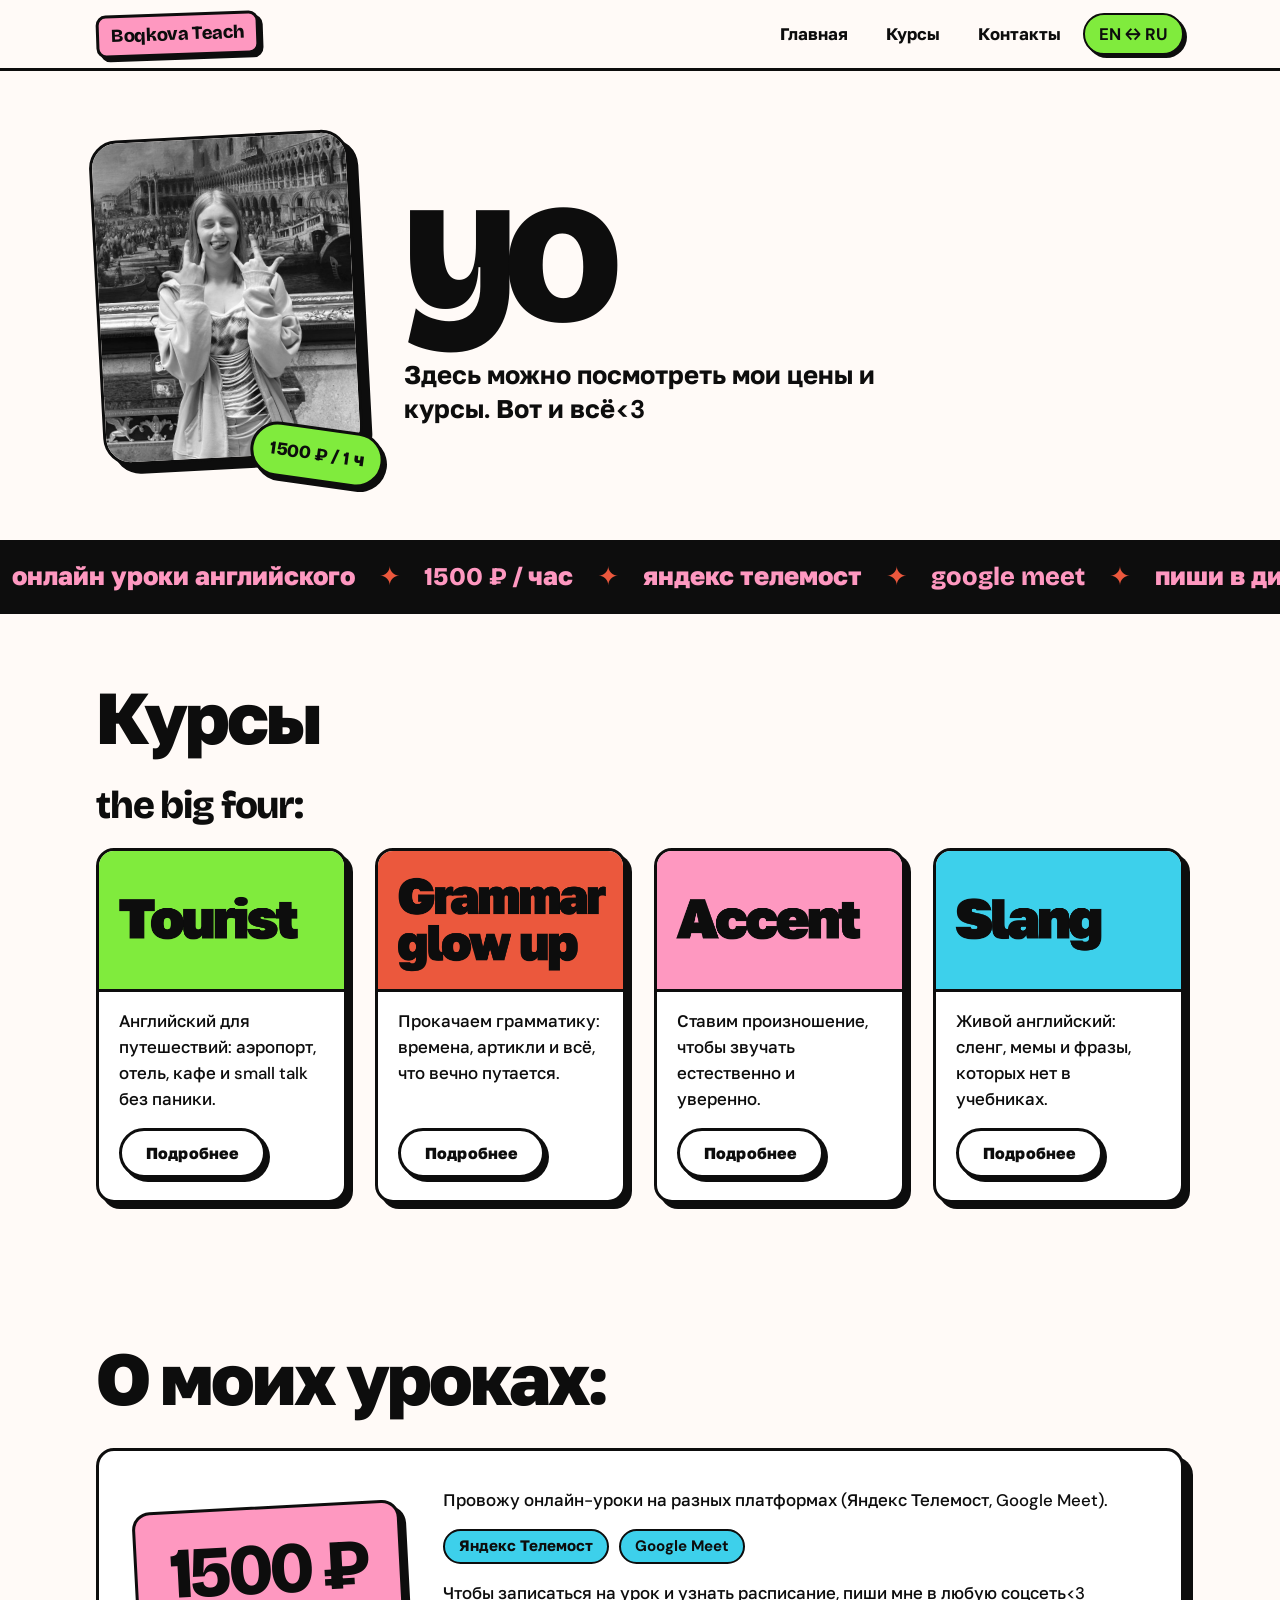
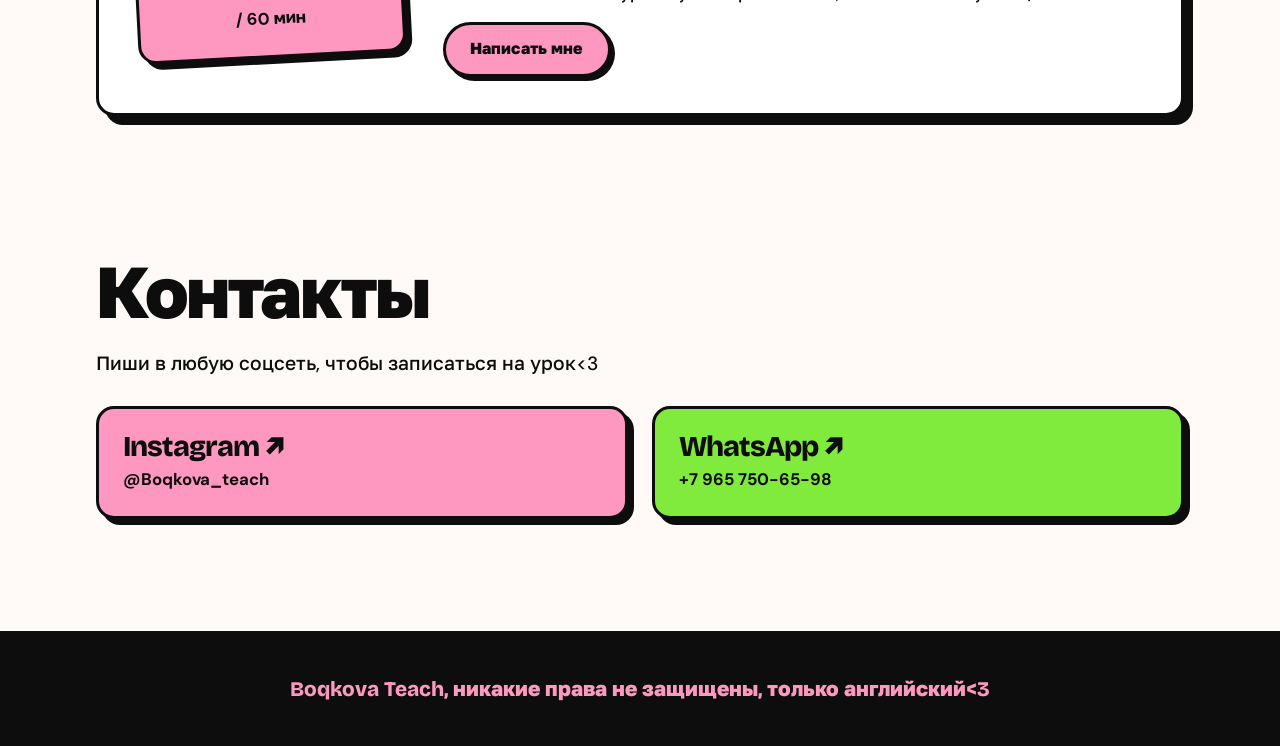
==== learn-english.html @ 17ee6c56 "Added more content, and russian version of the website" ====
<!DOCTYPE html>
<html lang="ru">
<head>
    <meta charset="UTF-8">
    <meta name="viewport" content="width=device-width, initial-scale=1.0">
    <meta name="description" content="Онлайн-уроки английского с Boqkova Teach.">
    <title>Boqkova Teach · английский</title>
    <link rel="preconnect" href="https://fonts.googleapis.com">
    <link rel="preconnect" href="https://fonts.gstatic.com" crossorigin>
    <link rel="stylesheet" href="https://fonts.googleapis.com/css2?family=Bricolage+Grotesque:opsz,wght@12..96,700..800&family=Golos+Text:wght@400..900&family=DM+Sans:wght@400;500;600;700&display=swap">
    <link rel="stylesheet" href="css/styles.css">

    <!-- The only line that differs from learn-russian.html: which content file to load. -->
    <script defer src="js/data/english-site.js"></script>

    <!--
        Shared code. Scripts load in this order on purpose: utils -> models -> components -> app.
        A class must be loaded before any class that extends or uses it.
    -->
    <script defer src="js/utils/Template.js"></script>

    <script defer src="js/models/Price.js"></script>
    <script defer src="js/models/Duration.js"></script>
    <script defer src="js/models/Offering.js"></script>
    <script defer src="js/models/Pack.js"></script>
    <script defer src="js/models/Course.js"></script>
    <script defer src="js/models/LessonInfo.js"></script>
    <script defer src="js/models/SocialLink.js"></script>

    <script defer src="js/components/Component.js"></script>
    <script defer src="js/components/Section.js"></script>
    <script defer src="js/components/Header.js"></script>
    <script defer src="js/components/HeroSection.js"></script>
    <script defer src="js/components/Marquee.js"></script>
    <script defer src="js/components/PackCard.js"></script>
    <script defer src="js/components/PackDetail.js"></script>
    <script defer src="js/components/CourseCard.js"></script>
    <script defer src="js/components/CourseSection.js"></script>
    <script defer src="js/components/LessonSection.js"></script>
    <script defer src="js/components/ContactSection.js"></script>
    <script defer src="js/components/Footer.js"></script>
    <script defer src="js/components/Modal.js"></script>

    <script defer src="js/App.js"></script>
    <script defer src="js/main.js"></script>
</head>
<body>
    <div id="app"></div>
    <noscript>Включите JavaScript, чтобы открыть сайт.</noscript>
</body>
</html>
---- css/styles.css ----
/* ---------- Theme ---------- */
:root {
  --bg: #fffaf7;
  --surface: #ffffff;
  --ink: #0d0d0d;
  --muted: #4d4a4b;
  --pink: #fe98c0;
  --green: #80eb3d;
  --blue: #3dd0eb;
  --red: #eb583d;

  --border: 3px solid var(--ink);
  --radius: 18px;
  --shadow: 6px 6px 0 var(--ink);
  --shadow-sm: 4px 4px 0 var(--ink);
  --shadow-lg: 9px 9px 0 var(--ink);

  /* Bricolage has no Cyrillic, so any Russian text in headings falls back to Golos Text (also used in the pack images). */
  --font-display: "Bricolage Grotesque", "Golos Text", "Arial Black", system-ui, sans-serif;
  --font-body: "DM Sans", "Golos Text", system-ui, -apple-system, "Segoe UI", sans-serif;
  --max-width: 1120px;
  color-scheme: light;
}

/* ---------- Base ---------- */
*,
*::before,
*::after {
  box-sizing: border-box;
}

html {
  scroll-behavior: smooth;
  scroll-padding-top: 84px;
}

body {
  margin: 0;
  background: var(--bg);
  color: var(--ink);
  font-family: var(--font-body);
  font-size: 1.05rem;
  line-height: 1.55;
  -webkit-font-smoothing: antialiased;
}

img {
  max-width: 100%;
}

a {
  color: inherit;
}

::selection {
  background: var(--pink);
  color: var(--ink);
}

.container {
  max-width: var(--max-width);
  margin: 0 auto;
  padding: 0 16px;
}

.muted {
  color: var(--muted);
}

/* ---------- Buttons ---------- */
.btn {
  display: inline-block;
  padding: 12px 24px;
  border: var(--border);
  border-radius: 999px;
  background: var(--pink);
  color: var(--ink);
  font-family: var(--font-display);
  font-size: 1rem;
  font-weight: 800;
  letter-spacing: 0.01em;
  text-decoration: none;
  cursor: pointer;
  box-shadow: var(--shadow-sm);
  transition: transform 0.12s ease, box-shadow 0.12s ease;
}

.btn:hover {
  transform: translate(-2px, -2px);
  box-shadow: var(--shadow);
}

.btn:active {
  transform: translate(3px, 3px);
  box-shadow: 0 0 0 var(--ink);
}

.btn:focus-visible,
.nav__link:focus-visible,
.contact-card:focus-visible,
.modal__close:focus-visible {
  outline: 3px dashed var(--ink);
  outline-offset: 4px;
}

.btn--ghost {
  background: var(--surface);
  color: var(--ink);
  box-shadow: var(--shadow-sm);
}

.btn--ghost:hover {
  box-shadow: var(--shadow);
}

.btn--ghost:active {
  box-shadow: 0 0 0 var(--ink);
}

.btn--disabled,
.btn--disabled:hover,
.btn--disabled:active {
  background: transparent;
  color: var(--muted);
  border-style: dashed;
  box-shadow: none;
  transform: none;
  cursor: not-allowed;
}

/* ---------- Header ---------- */
.header {
  position: sticky;
  top: 0;
  z-index: 10;
  background: var(--bg);
  border-bottom: var(--border);
}

.header__inner {
  display: flex;
  align-items: center;
  justify-content: space-between;
  gap: 12px 24px;
  min-height: 68px;
  padding-block: 12px;
  flex-wrap: wrap;
}

.header__brand {
  padding: 4px 12px;
  border: var(--border);
  border-radius: 10px;
  background: var(--pink);
  box-shadow: var(--shadow-sm);
  font-family: var(--font-display);
  font-size: 1.15rem;
  font-weight: 800;
  letter-spacing: -0.02em;
  text-decoration: none;
  transform: rotate(-2deg);
}

.nav {
  display: flex;
  flex-wrap: wrap;
  gap: 6px;
}

.nav__link {
  padding: 6px 14px;
  border: 2px solid transparent;
  border-radius: 999px;
  font-weight: 700;
  text-decoration: none;
  transition: background 0.12s ease, border-color 0.12s ease;
}

.nav__link:hover {
  background: var(--surface);
  border-color: var(--ink);
}

/* ---------- Marquee ---------- */
.marquee {
  display: flex;
  overflow: hidden;
  border-block: var(--border);
  background: var(--ink);
  color: var(--pink);
  font-family: var(--font-display);
  font-size: clamp(1.1rem, 3vw, 1.6rem);
  font-weight: 800;
  white-space: nowrap;
  user-select: none;
}

.marquee__track {
  display: flex;
  flex-shrink: 0;
  align-items: center;
  gap: 24px;
  padding: 14px 12px;
  animation: marquee 28s linear infinite;
}

.marquee__star {
  color: var(--red);
}

@keyframes marquee {
  to {
    transform: translateX(-100%);
  }
}

@media (prefers-reduced-motion: reduce) {
  .marquee__track {
    animation: none;
  }

  html {
    scroll-behavior: auto;
  }
}

/* ---------- Sections ---------- */
.section {
  padding: 72px 0;
}

.section__heading {
  margin: 0 0 32px;
  font-family: var(--font-display);
  font-size: clamp(2.4rem, 7vw, 4.5rem);
  font-weight: 800;
  line-height: 0.95;
  letter-spacing: -0.04em;
}

.section__lead {
  margin: -12px 0 28px;
  font-size: 1.2rem;
  font-weight: 500;
}

/* ---------- Hero ---------- */
.section--home {
  padding: 64px 0 80px;
}

.hero {
  display: flex;
  align-items: center;
  gap: 48px;
}

.hero__media {
  position: relative;
  flex-shrink: 0;
}

.hero__avatar {
  display: block;
  width: 260px;
  aspect-ratio: 4 / 5;
  border: var(--border);
  border-radius: 28px;
  background: var(--surface);
  object-fit: cover;
  box-shadow: var(--shadow-lg);
  transform: rotate(-3deg);
}

.hero__avatar--letter {
  display: grid;
  place-items: center;
  background: linear-gradient(135deg, var(--pink), var(--blue));
  font-family: var(--font-display);
  font-size: 9rem;
  font-weight: 800;
  line-height: 1;
}

.hero__sticker {
  position: absolute;
  right: -28px;
  bottom: -22px;
  padding: 10px 16px;
  border: var(--border);
  border-radius: 999px;
  background: var(--green);
  box-shadow: var(--shadow-sm);
  font-family: var(--font-display);
  font-size: 1.15rem;
  font-weight: 800;
  white-space: nowrap;
  transform: rotate(8deg);
}

.hero__greeting {
  margin: 0;
  font-family: var(--font-display);
  font-size: clamp(6rem, 22vw, 13rem);
  font-weight: 800;
  line-height: 0.8;
  letter-spacing: -0.06em;
}

.hero__lead {
  max-width: 30ch;
  margin: 24px 0 0;
  font-size: clamp(1.2rem, 2.6vw, 1.6rem);
  font-weight: 700;
  line-height: 1.3;
}

/* ---------- Packs ---------- */
.pack-grid {
  display: grid;
  grid-template-columns: repeat(auto-fit, minmax(230px, 1fr));
  gap: 28px;
}

.pack-card {
  display: flex;
  flex-direction: column;
  gap: 16px;
  padding: 0 0 22px;
  border: var(--border);
  border-radius: var(--radius);
  background: var(--surface);
  overflow: hidden;
  box-shadow: var(--shadow);
  transition: transform 0.15s ease, box-shadow 0.15s ease;
}

.pack-card:hover {
  transform: translate(-3px, -3px) rotate(-1deg);
  box-shadow: var(--shadow-lg);
}

.pack-card__banner {
  display: flex;
  align-items: flex-end;
  min-height: 150px;
  padding: 18px 20px;
  border-bottom: var(--border);
  background: var(--pack-color);
}

.pack-card__banner--image {
  display: block;
  min-height: 0;
  margin: 0;
  padding: 0;
}

.pack-card__image,
.pack-detail__image {
  display: block;
  width: 100%;
  aspect-ratio: 16 / 9;
  object-fit: cover;
}

.pack-card__title {
  margin: 0;
  font-family: var(--font-display);
  font-size: 2rem;
  font-weight: 800;
  line-height: 0.95;
  letter-spacing: -0.03em;
}

.pack-card__summary {
  flex: 1;
  margin: 0;
  padding: 0 20px;
  font-weight: 500;
}

.pack-card .btn {
  align-self: flex-start;
  margin-left: 20px;
}

/* ---------- Lessons ---------- */
.lesson-info {
  display: grid;
  grid-template-columns: auto 1fr;
  gap: 40px;
  align-items: center;
  padding: 36px;
  border: var(--border);
  border-radius: var(--radius);
  background: var(--surface);
  box-shadow: var(--shadow-lg);
}

.lesson-info__price {
  display: flex;
  flex-direction: column;
  align-items: center;
  padding: 24px 32px;
  border: var(--border);
  border-radius: var(--radius);
  background: var(--pink);
  box-shadow: var(--shadow);
  transform: rotate(-3deg);
}

.lesson-info__amount {
  font-family: var(--font-display);
  font-size: clamp(3rem, 8vw, 4.5rem);
  font-weight: 800;
  line-height: 1;
  letter-spacing: -0.04em;
}

.lesson-info__per {
  font-weight: 700;
}

.lesson-info__text p {
  margin: 0 0 16px;
  font-weight: 500;
}

.chips {
  display: flex;
  flex-wrap: wrap;
  gap: 10px;
  margin: 0 0 16px;
  padding: 0;
  list-style: none;
}

.chip {
  padding: 4px 14px;
  border: 2px solid var(--ink);
  border-radius: 999px;
  background: var(--blue);
  font-size: 0.95rem;
  font-weight: 700;
}

/* ---------- Courses ---------- */
.course-grid {
  display: grid;
  grid-template-columns: repeat(auto-fit, minmax(260px, 1fr));
  gap: 28px;
}

.course-card {
  position: relative;
  display: flex;
  flex-direction: column;
  padding: 28px;
  border: var(--border);
  border-radius: var(--radius);
  background: var(--surface);
  box-shadow: var(--shadow);
}

.course-card--ended {
  background: repeating-linear-gradient(-45deg, var(--surface) 0 14px, #f5eef1 14px 28px);
  box-shadow: none;
  border-style: dashed;
}

.course-card__title {
  margin: 0 0 6px;
  padding-right: 64px;
  font-family: var(--font-display);
  font-size: 1.6rem;
  font-weight: 800;
  line-height: 1.05;
  letter-spacing: -0.02em;
}

.course-card__tagline {
  flex: 1;
  margin: 0 0 18px;
  color: var(--muted);
  font-weight: 500;
}

.course-card__meta {
  align-self: flex-start;
  margin: 0 0 20px;
  padding: 2px 12px;
  border: 2px solid var(--ink);
  border-radius: 8px;
  background: var(--pink);
  font-family: var(--font-display);
  font-size: 1.2rem;
  font-weight: 800;
}

.course-card--ended .course-card__meta {
  background: transparent;
}

.course-card .btn {
  align-self: flex-start;
}

.badge {
  position: absolute;
  top: 18px;
  right: 18px;
  padding: 2px 12px;
  border: 2px solid var(--ink);
  border-radius: 999px;
  background: var(--ink);
  color: var(--bg);
  font-size: 0.8rem;
  font-weight: 800;
  text-transform: uppercase;
  letter-spacing: 0.06em;
  transform: rotate(6deg);
}

/* ---------- Contacts ---------- */
.contact-list {
  display: grid;
  grid-template-columns: repeat(auto-fit, minmax(240px, 1fr));
  gap: 24px;
  margin: 0;
  padding: 0;
  list-style: none;
}

.contact-list li:nth-child(4n + 1) .contact-card { background: var(--pink); }
.contact-list li:nth-child(4n + 2) .contact-card { background: var(--green); }
.contact-list li:nth-child(4n + 3) .contact-card { background: var(--blue); }
.contact-list li:nth-child(4n + 4) .contact-card { background: var(--red); }

.contact-card {
  display: flex;
  flex-direction: column;
  gap: 4px;
  padding: 24px;
  border: var(--border);
  border-radius: var(--radius);
  box-shadow: var(--shadow);
  text-decoration: none;
  transition: transform 0.12s ease, box-shadow 0.12s ease;
}

.contact-card:hover {
  transform: translate(-3px, -3px);
  box-shadow: var(--shadow-lg);
}

.contact-card__platform {
  font-family: var(--font-display);
  font-size: 1.8rem;
  font-weight: 800;
  line-height: 1;
  letter-spacing: -0.03em;
}

.contact-card__platform::after {
  content: " ↗";
}

.contact-card__handle {
  font-weight: 700;
  overflow-wrap: anywhere;
}

/* ---------- Footer ---------- */
.footer {
  margin-top: 40px;
  padding: 40px 0;
  border-top: var(--border);
  background: var(--ink);
  color: var(--pink);
  font-family: var(--font-display);
  font-size: clamp(1rem, 2.5vw, 1.3rem);
  font-weight: 800;
  text-align: center;
}

/* ---------- Modal ---------- */
.modal {
  width: min(580px, calc(100vw - 32px));
  padding: 0;
  border: var(--border);
  border-radius: var(--radius);
  background: var(--surface);
  color: var(--ink);
  box-shadow: var(--shadow-lg);
}

.modal::backdrop {
  background: rgba(13, 13, 13, 0.55);
  backdrop-filter: blur(3px);
}

.modal__inner {
  position: relative;
  padding: 32px;
}

.modal__close {
  position: absolute;
  top: 14px;
  right: 14px;
  width: 40px;
  height: 40px;
  border: var(--border);
  border-radius: 50%;
  background: var(--surface);
  color: var(--ink);
  font-size: 1.5rem;
  font-weight: 800;
  line-height: 1;
  cursor: pointer;
}

.modal__close:hover {
  background: var(--pink);
}

.pack-detail__title {
  display: inline-block;
  margin: 0 0 16px;
  padding: 6px 16px;
  border: var(--border);
  border-radius: 12px;
  background: var(--pack-color);
  box-shadow: var(--shadow-sm);
  font-family: var(--font-display);
  font-size: 1.8rem;
  font-weight: 800;
  letter-spacing: -0.03em;
  transform: rotate(-2deg);
}

.pack-detail__media {
  margin: 36px 0 20px;
  border: var(--border);
  border-radius: 12px;
  overflow: hidden;
  box-shadow: var(--shadow-sm);
  transform: rotate(-1.5deg);
}

.pack-detail h4 {
  margin: 20px 0 8px;
  font-family: var(--font-display);
  font-size: 1.2rem;
  font-weight: 800;
}

.pack-detail__list {
  margin: 0 0 20px;
  padding: 0;
  list-style: none;
}

.pack-detail__list li {
  padding: 6px 0;
  font-weight: 600;
}

.pack-detail__list li::before {
  content: "✦ ";
  color: var(--red);
}

/* ---------- Mobile ---------- */
@media (max-width: 720px) {
  .hero {
    flex-direction: column;
    align-items: flex-start;
    gap: 40px;
  }

  .hero__avatar {
    width: 210px;
  }

  .hero__avatar--letter {
    font-size: 7rem;
  }

  .hero__sticker {
    right: -24px;
  }

  .lesson-info {
    grid-template-columns: 1fr;
    gap: 28px;
    padding: 24px;
  }

  .lesson-info__price {
    justify-self: start;
  }

  .section {
    padding: 52px 0;
  }
}

/* ---------- Courses: subheadings ---------- */
.section__subheading {
  margin: 0 0 24px;
  font-family: var(--font-display);
  font-size: clamp(1.6rem, 4vw, 2.4rem);
  font-weight: 800;
  line-height: 1;
  letter-spacing: -0.03em;
}

.pack-grid + .section__subheading,
.pack-grid + .course-grid {
  margin-top: 64px;
}

/* ---------- Language switch in the menu ---------- */
.nav__link--switch {
  border-color: var(--ink);
  background: var(--green);
  box-shadow: 3px 3px 0 var(--ink);
}

.nav__link--switch:hover {
  background: var(--green);
  transform: translate(-1px, -1px);
  box-shadow: 4px 4px 0 var(--ink);
}

/* ---------- Intro page (language chooser) ---------- */
.page-intro #app {
  display: flex;
  flex-direction: column;
  min-height: 100vh;
}

.page-intro .footer {
  margin-top: 0;
}

.intro {
  flex: 1;
  display: flex;
  align-items: center;
  width: 100%;
  padding-block: 56px;
}

.intro-banner {
  display: grid;
  grid-template-columns: auto 1fr;
  gap: 56px;
  align-items: center;
  width: 100%;
  padding: 48px;
  border: var(--border);
  border-radius: calc(var(--radius) * 1.5);
  background: var(--surface);
  box-shadow: var(--shadow-lg);
}

.intro-banner__media .hero__avatar {
  width: 300px;
}

.intro-banner__brand {
  display: inline-block;
  margin-bottom: 20px;
}

.intro-banner .hero__lead {
  max-width: none;
  margin-bottom: 32px;
}

.intro-banner__choices {
  display: grid;
  grid-template-columns: repeat(auto-fit, minmax(240px, 1fr));
  gap: 20px;
}

.choice {
  position: relative;
  display: flex;
  flex-direction: column;
  align-items: flex-start;
  gap: 8px;
  padding: 22px 64px 24px 24px;
  border: var(--border);
  border-radius: var(--radius);
  background: var(--choice-color);
  box-shadow: var(--shadow);
  color: var(--ink);
  text-decoration: none;
  transition: transform 0.12s ease, box-shadow 0.12s ease;
}

.choice:hover {
  transform: translate(-3px, -3px) rotate(-1deg);
  box-shadow: var(--shadow-lg);
}

.choice:active {
  transform: translate(3px, 3px);
  box-shadow: 0 0 0 var(--ink);
}

.choice:focus-visible {
  outline: 3px dashed var(--ink);
  outline-offset: 4px;
}

.choice__tag {
  padding: 2px 10px;
  border-radius: 999px;
  background: var(--ink);
  color: var(--surface);
  font-size: 0.8rem;
  font-weight: 800;
  letter-spacing: 0.08em;
}

.choice__label {
  font-family: var(--font-display);
  font-size: clamp(1.5rem, 3vw, 2rem);
  font-weight: 800;
  line-height: 1.05;
  letter-spacing: -0.03em;
}

.choice__sub {
  font-weight: 600;
}

.choice__arrow {
  position: absolute;
  right: 20px;
  bottom: 18px;
  font-family: var(--font-display);
  font-size: 2rem;
  font-weight: 800;
  line-height: 1;
  transition: transform 0.12s ease;
}

.choice:hover .choice__arrow {
  transform: translateX(4px);
}

@media (max-width: 880px) {
  .intro-banner {
    grid-template-columns: 1fr;
    gap: 40px;
    padding: 28px 24px 32px;
  }

  .intro-banner__media .hero__avatar {
    width: 210px;
  }
}
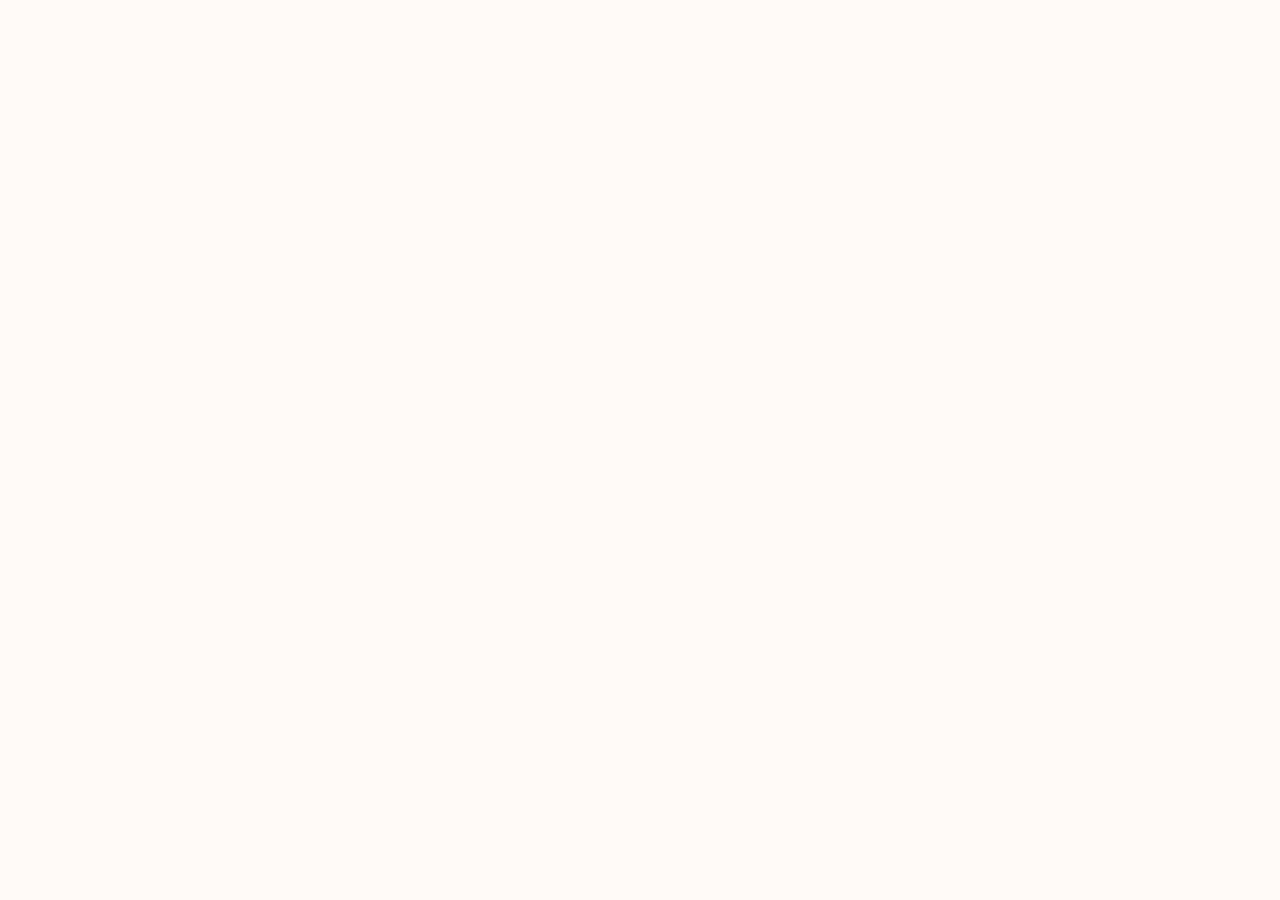
==== commit d849a086: "Clean transition for switching languages" ====
--- a/learn-english.html
+++ b/learn-english.html
@@ -23,18 +23,17 @@
     <script defer src="js/models/Duration.js"></script>
     <script defer src="js/models/Offering.js"></script>
     <script defer src="js/models/Pack.js"></script>
-    <script defer src="js/models/Course.js"></script>
     <script defer src="js/models/LessonInfo.js"></script>
     <script defer src="js/models/SocialLink.js"></script>
 
     <script defer src="js/components/Component.js"></script>
+    <script defer src="js/components/PageTransition.js"></script>
     <script defer src="js/components/Section.js"></script>
     <script defer src="js/components/Header.js"></script>
     <script defer src="js/components/HeroSection.js"></script>
     <script defer src="js/components/Marquee.js"></script>
     <script defer src="js/components/PackCard.js"></script>
     <script defer src="js/components/PackDetail.js"></script>
-    <script defer src="js/components/CourseCard.js"></script>
     <script defer src="js/components/CourseSection.js"></script>
     <script defer src="js/components/LessonSection.js"></script>
     <script defer src="js/components/ContactSection.js"></script>
--- a/css/styles.css
+++ b/css/styles.css
@@ -117,17 +117,6 @@
   box-shadow: 0 0 0 var(--ink);
 }
 
-.btn--disabled,
-.btn--disabled:hover,
-.btn--disabled:active {
-  background: transparent;
-  color: var(--muted);
-  border-style: dashed;
-  box-shadow: none;
-  transform: none;
-  cursor: not-allowed;
-}
-
 /* ---------- Header ---------- */
 .header {
   position: sticky;
@@ -443,83 +432,6 @@
   background: var(--blue);
   font-size: 0.95rem;
   font-weight: 700;
-}
-
-/* ---------- Courses ---------- */
-.course-grid {
-  display: grid;
-  grid-template-columns: repeat(auto-fit, minmax(260px, 1fr));
-  gap: 28px;
-}
-
-.course-card {
-  position: relative;
-  display: flex;
-  flex-direction: column;
-  padding: 28px;
-  border: var(--border);
-  border-radius: var(--radius);
-  background: var(--surface);
-  box-shadow: var(--shadow);
-}
-
-.course-card--ended {
-  background: repeating-linear-gradient(-45deg, var(--surface) 0 14px, #f5eef1 14px 28px);
-  box-shadow: none;
-  border-style: dashed;
-}
-
-.course-card__title {
-  margin: 0 0 6px;
-  padding-right: 64px;
-  font-family: var(--font-display);
-  font-size: 1.6rem;
-  font-weight: 800;
-  line-height: 1.05;
-  letter-spacing: -0.02em;
-}
-
-.course-card__tagline {
-  flex: 1;
-  margin: 0 0 18px;
-  color: var(--muted);
-  font-weight: 500;
-}
-
-.course-card__meta {
-  align-self: flex-start;
-  margin: 0 0 20px;
-  padding: 2px 12px;
-  border: 2px solid var(--ink);
-  border-radius: 8px;
-  background: var(--pink);
-  font-family: var(--font-display);
-  font-size: 1.2rem;
-  font-weight: 800;
-}
-
-.course-card--ended .course-card__meta {
-  background: transparent;
-}
-
-.course-card .btn {
-  align-self: flex-start;
-}
-
-.badge {
-  position: absolute;
-  top: 18px;
-  right: 18px;
-  padding: 2px 12px;
-  border: 2px solid var(--ink);
-  border-radius: 999px;
-  background: var(--ink);
-  color: var(--bg);
-  font-size: 0.8rem;
-  font-weight: 800;
-  text-transform: uppercase;
-  letter-spacing: 0.06em;
-  transform: rotate(6deg);
 }
 
 /* ---------- Contacts ---------- */
@@ -717,10 +629,6 @@
   letter-spacing: -0.03em;
 }
 
-.pack-grid + .section__subheading,
-.pack-grid + .course-grid {
-  margin-top: 64px;
-}
 
 /* ---------- Language switch in the menu ---------- */
 .nav__link--switch {
@@ -866,3 +774,82 @@
     width: 210px;
   }
 }
+
+/* ---------- Page transition (stripe wipe between pages) ---------- */
+.page-transition {
+  position: fixed;
+  inset: 0;
+  z-index: 1000;
+  overflow: hidden;
+  pointer-events: none;
+}
+
+.page-transition[data-state] {
+  pointer-events: auto; /* block clicks while the wipe runs */
+}
+
+.page-transition__panel {
+  position: absolute;
+  inset: 0 -25%;
+  display: grid;
+  place-items: center;
+  transform: translateX(-130%) skewX(-12deg);
+  transition: none;
+}
+
+.page-transition__panel:nth-child(1) { background: var(--pink); }
+.page-transition__panel:nth-child(2) { background: var(--green); }
+.page-transition__panel:nth-child(3) { background: var(--blue); }
+.page-transition__panel:nth-child(4) { background: var(--ink); }
+
+/* Sweep in from the left, one stripe after another. */
+.page-transition[data-state="cover"] .page-transition__panel {
+  transform: translateX(0) skewX(-12deg);
+  transition: transform 0.52s cubic-bezier(0.77, 0, 0.18, 1) calc(var(--i) * 80ms);
+}
+
+/* The next page starts fully covered... */
+.page-transition[data-state="covered"] .page-transition__panel {
+  transform: translateX(0) skewX(-12deg);
+}
+
+/* ...then the stripes keep going off to the right, top stripe first. */
+.page-transition[data-state="reveal"] .page-transition__panel {
+  transform: translateX(130%) skewX(-12deg);
+  transition: transform 0.52s cubic-bezier(0.77, 0, 0.18, 1) calc(var(--rev) * 80ms);
+}
+
+.page-transition__label {
+  padding: 0 24px;
+  color: var(--pink);
+  font-family: var(--font-display);
+  font-size: clamp(3rem, 12vw, 9rem);
+  font-weight: 800;
+  letter-spacing: -0.05em;
+  line-height: 1;
+  white-space: nowrap;
+  /* Undo the stripe's skew so the text stands upright, then tilt it a little. */
+  transform: skewX(12deg) rotate(-4deg) scale(0.7);
+  opacity: 0;
+}
+
+.page-transition[data-state="cover"] .page-transition__label {
+  animation: transition-pop 0.4s cubic-bezier(0.34, 1.56, 0.64, 1) 0.3s both;
+}
+
+.page-transition[data-state="covered"] .page-transition__label,
+.page-transition[data-state="reveal"] .page-transition__label {
+  transform: skewX(12deg) rotate(-4deg) scale(1);
+  opacity: 1;
+}
+
+@keyframes transition-pop {
+  from {
+    transform: skewX(12deg) rotate(-12deg) scale(0.5);
+    opacity: 0;
+  }
+  to {
+    transform: skewX(12deg) rotate(-4deg) scale(1);
+    opacity: 1;
+  }
+}
